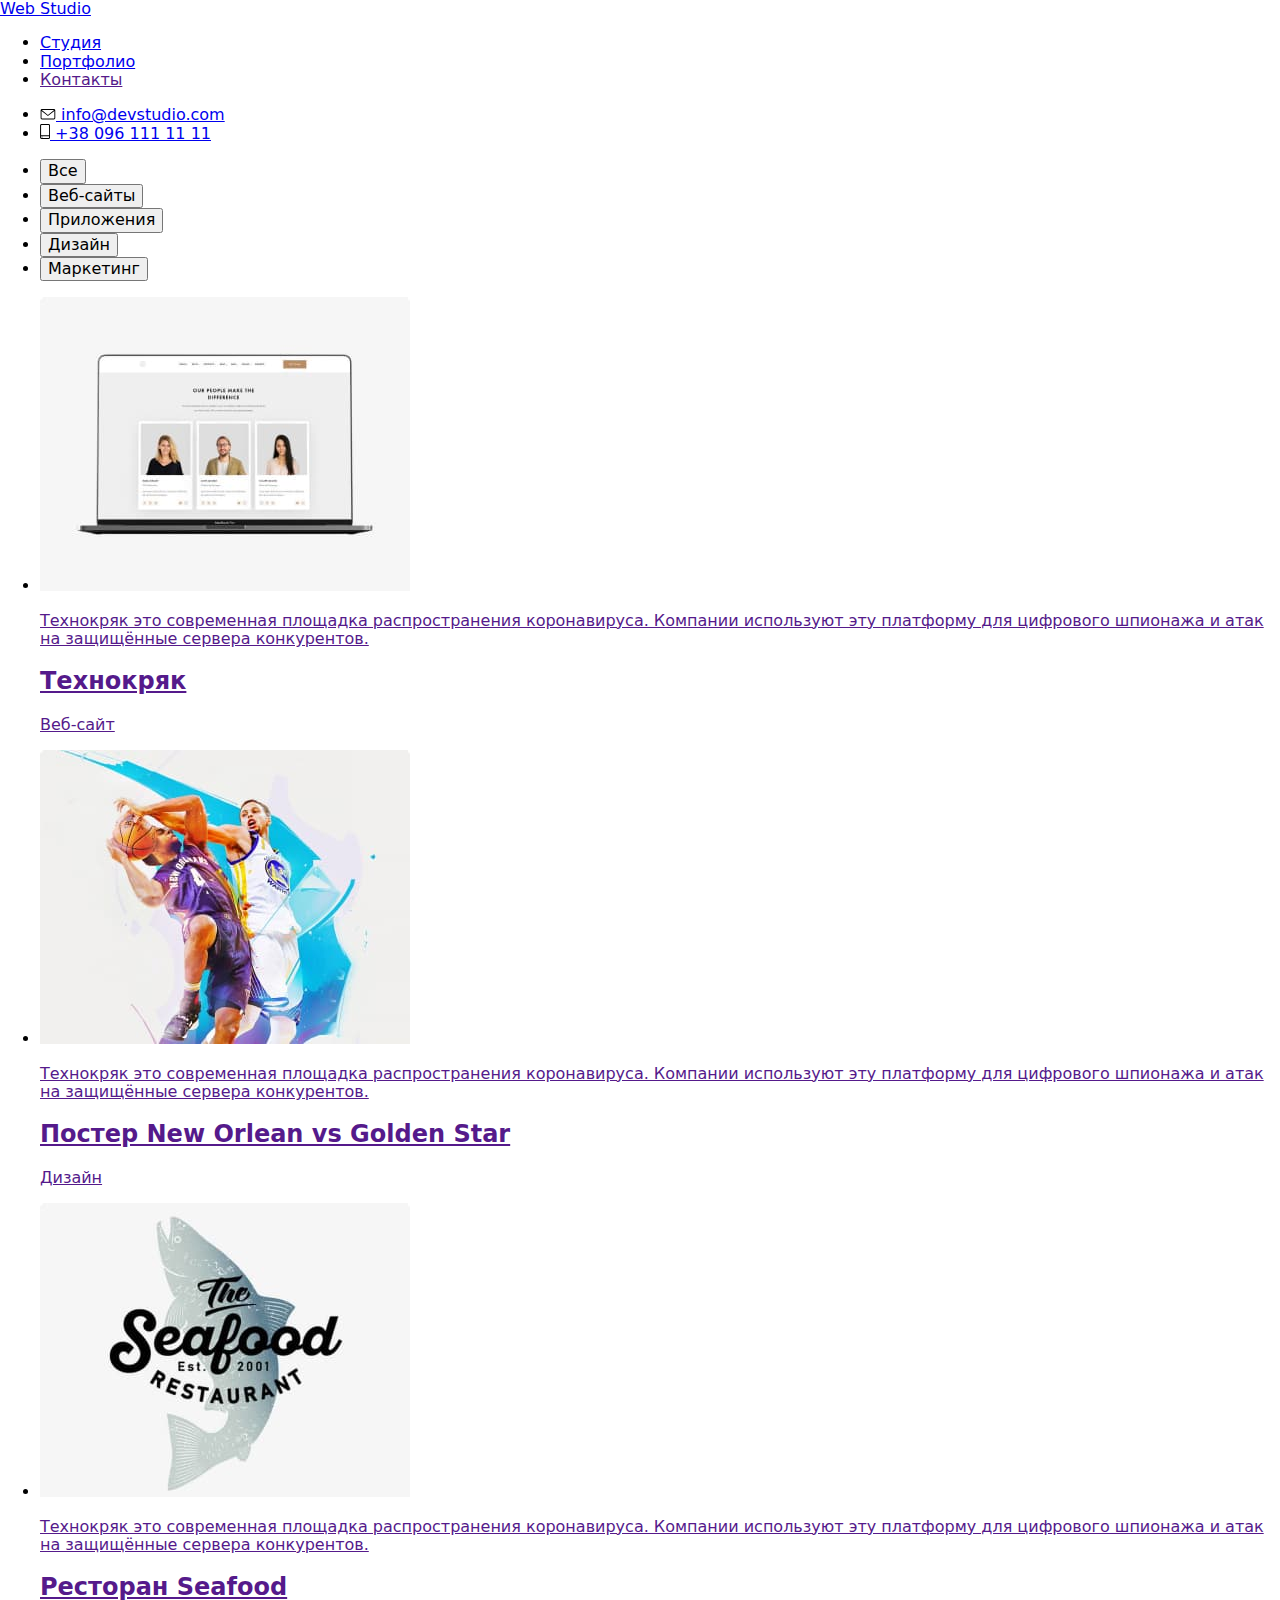
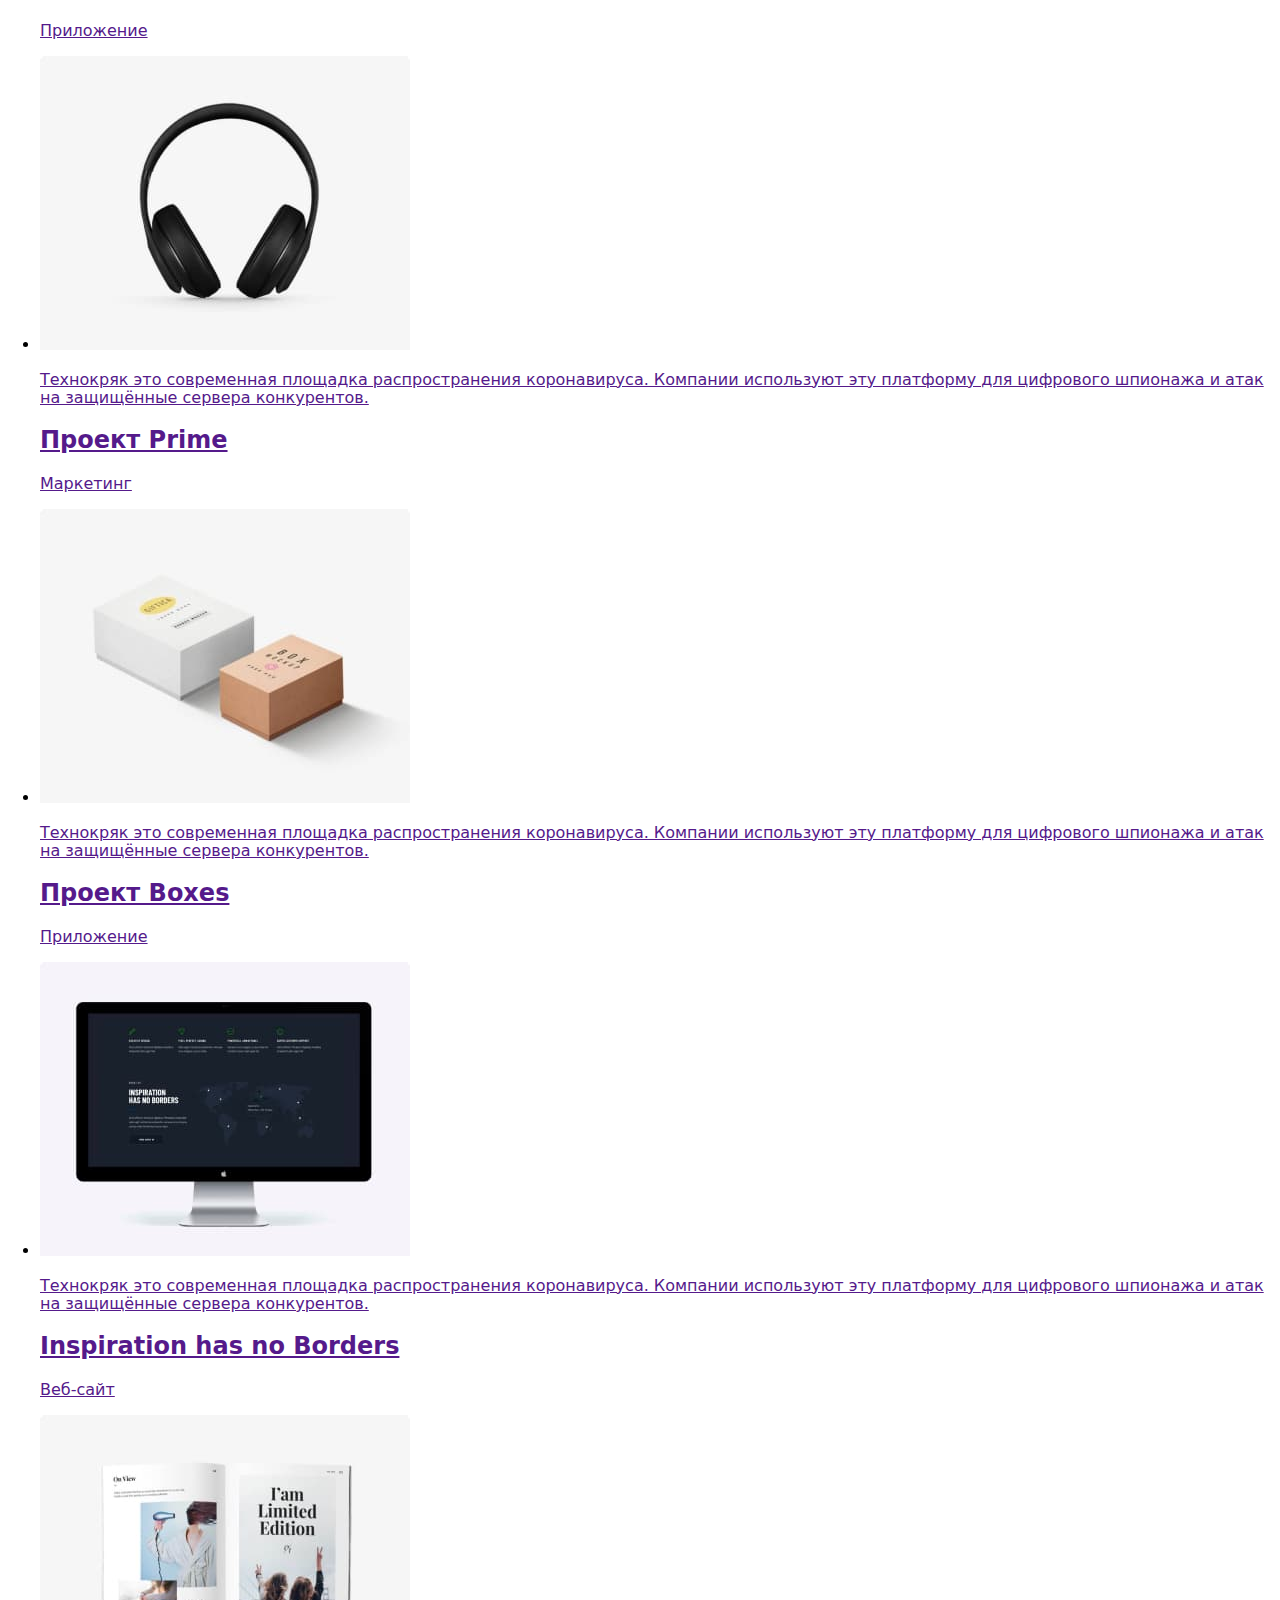
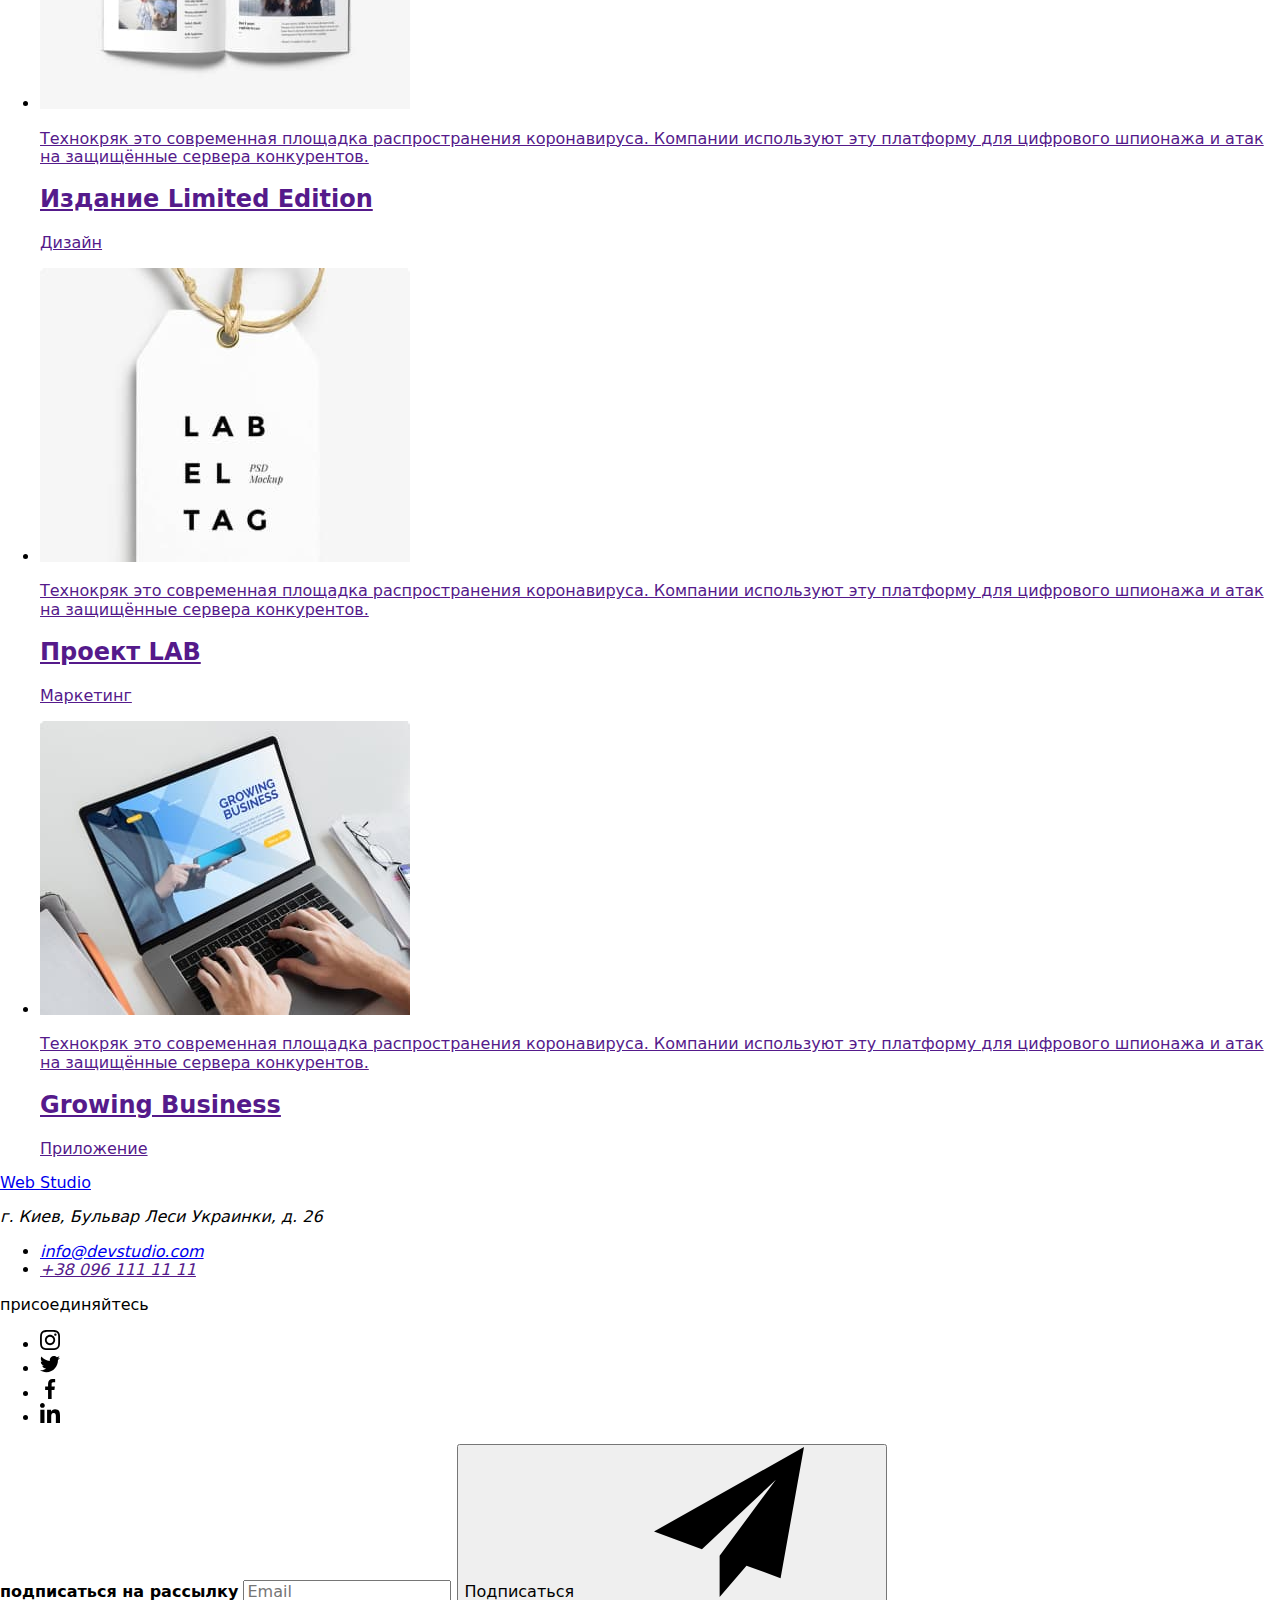
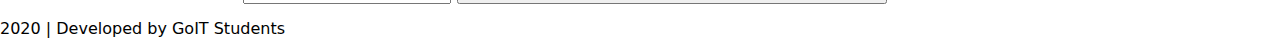
==== portfolio.html @ 966f5aea "add input" ====
<!DOCTYPE html>
<html lang="ru">
  <head>
    <meta charset="UTF-8" />
    <meta name="viewport" content="width=device-width, initial-scale=1.0" />
    <title>Портфолио</title>
    <link
      href="https://fonts.googleapis.com/css2?family=Raleway:wght@700&family=Roboto:wght@400;500;700;900&display=swap"
      rel="stylesheet"
    />
    <link
      rel="stylesheet"
      href="https://cdnjs.cloudflare.com/ajax/libs/modern-normalize/0.6.0/modern-normalize.min.css"
    />
    <link rel="stylesheet" href="./css/styles.css" />
  </head>
  <body>
    <!-- Head of page -->
    <header class="border-nav">
      <nav class="container site-nav">
        <a href="./index.html" class="logo list"><span>Web </span>Studio </a>
        <ul class="main-nav list">
          <li class="item"><a href="./index.html" class="link">Студия</a></li>
          <li class="item">
            <a href="./portfolio.html" class="current link">Портфолио</a>
          </li>
          <li class="item"><a href="" class="link">Контакты</a></li>
        </ul>
        <ul class="contact-nav list">
          <li class="item">
            <a href="mailto:info@devstudio.com" class="link">
              <svg class="icon-contact" width="16px" height="11px">
                <use href="./images/sprite.svg#mail"></use>
              </svg>
              info@devstudio.com</a
            >
          </li>
          <li class="item">
            <a href="tel:+380961111111" class="link">
              <svg class="icon-contact" width="10px" height="15px">
                <use href="./images/sprite.svg#smartphone"></use>
              </svg>
              +38 096 111 11 11</a
            >
          </li>
        </ul>
      </nav>
    </header>
    <main>
      <!-- Portfolio -->
      <section class="section-examples">
        <div class="container">
          <ul class="list button-flex">
            <li class="item">
              <button type="button" class="button-secondary">Все</button>
            </li>
            <li class="item">
              <button type="button" class="button-secondary">
                Веб-сайты
              </button>
            </li>
            <li class="item">
              <button type="button" class="button-secondary">
                Приложения
              </button>
            </li>
            <li class="item">
              <button type="button" class="button-secondary">Дизайн</button>
            </li>
            <li class="item">
              <button type="button" class="button-secondary">
                Маркетинг
              </button>
            </li>
          </ul>
          <div class="examples">
            <ul class="flex-container list">
              <li class="flex-element">
                <a href="">
                  <div class="examples-thumb">
                    <img src="./images/portf1.jpg" alt="фото" />
                    <p class="background-text">
                      Технокряк это современная площадка распространения
                      коронавируса. Компании используют эту платформу для
                      цифрового шпионажа и атак на защищённые сервера
                      конкурентов.
                    </p>
                  </div>
                  <div class="content">
                    <h2 class="list-title">Технокряк</h2>
                    <p class="sub">Веб-сайт</p>
                  </div>
                </a>
              </li>
              <li class="flex-element">
                <a href="">
                  <div class="examples-thumb">
                    <img src="./images/portf2.jpg" alt="фото" />
                    <p class="background-text">
                      Технокряк это современная площадка распространения
                      коронавируса. Компании используют эту платформу для
                      цифрового шпионажа и атак на защищённые сервера
                      конкурентов.
                    </p>
                  </div>
                  <div class="content">
                    <h2 class="list-title">Постер New Orlean vs Golden Star</h2>
                    <p class="sub">Дизайн</p>
                  </div>
                </a>
              </li>
              <li class="flex-element">
                <a href="">
                  <div class="examples-thumb">
                    <img src="./images/portf3.jpg" alt="фото" />
                    <p class="background-text">
                      Технокряк это современная площадка распространения
                      коронавируса. Компании используют эту платформу для
                      цифрового шпионажа и атак на защищённые сервера
                      конкурентов.
                    </p>
                  </div>
                  <div class="content">
                    <h2 class="list-title">Ресторан Seafood</h2>
                    <p class="sub">Приложение</p>
                  </div>
                </a>
              </li>
              <li class="flex-element">
                <a href="">
                  <div class="examples-thumb">
                    <img src="./images/portf4.jpg" alt="фото" />
                    <p class="background-text">
                      Технокряк это современная площадка распространения
                      коронавируса. Компании используют эту платформу для
                      цифрового шпионажа и атак на защищённые сервера
                      конкурентов.
                    </p>
                  </div>
                  <div class="content">
                    <h2 class="list-title">Проект Prime</h2>
                    <p class="sub">Маркетинг</p>
                  </div>
                </a>
              </li>
              <li class="flex-element">
                <a href="">
                  <div class="examples-thumb">
                    <img src="./images/portf5.jpg" alt="фото" />
                    <p class="background-text">
                      Технокряк это современная площадка распространения
                      коронавируса. Компании используют эту платформу для
                      цифрового шпионажа и атак на защищённые сервера
                      конкурентов.
                    </p>
                  </div>
                  <div class="content">
                    <h2 class="list-title">Проект Boxes</h2>
                    <p class="sub">Приложение</p>
                  </div>
                </a>
              </li>
              <li class="flex-element">
                <a href="">
                  <div class="examples-thumb">
                    <img src="./images/portf6.jpg" alt="фото" />
                    <p class="background-text">
                      Технокряк это современная площадка распространения
                      коронавируса. Компании используют эту платформу для
                      цифрового шпионажа и атак на защищённые сервера
                      конкурентов.
                    </p>
                  </div>
                  <div class="content">
                    <h2 class="list-title">Inspiration has no Borders</h2>
                    <p class="sub">Веб-сайт</p>
                  </div>
                </a>
              </li>
              <li class="flex-element">
                <a href="">
                  <div class="examples-thumb">
                    <img src="./images/portf7.jpg" alt="фото" />
                    <p class="background-text">
                      Технокряк это современная площадка распространения
                      коронавируса. Компании используют эту платформу для
                      цифрового шпионажа и атак на защищённые сервера
                      конкурентов.
                    </p>
                  </div>
                  <div class="content">
                    <h2 class="list-title">Издание Limited Edition</h2>
                    <p class="sub">Дизайн</p>
                  </div>
                </a>
              </li>
              <li class="flex-element">
                <a href="">
                  <div class="examples-thumb">
                    <img src="./images/portf8.jpg" alt="фото" />
                    <p class="background-text">
                      Технокряк это современная площадка распространения
                      коронавируса. Компании используют эту платформу для
                      цифрового шпионажа и атак на защищённые сервера
                      конкурентов.
                    </p>
                  </div>
                  <div class="content">
                    <h2 class="list-title">Проект LAB</h2>
                    <p class="sub">Маркетинг</p>
                  </div>
                </a>
              </li>
              <li class="flex-element">
                <a href="">
                  <div class="examples-thumb">
                    <img src="./images/portf9.jpg" alt="фото" />
                    <p class="background-text">
                      Технокряк это современная площадка распространения
                      коронавируса. Компании используют эту платформу для
                      цифрового шпионажа и атак на защищённые сервера
                      конкурентов.
                    </p>
                  </div>
                  <div class="content">
                    <h2 class="list-title">Growing Business</h2>
                    <p class="sub">Приложение</p>
                  </div>
                </a>
              </li>
            </ul>
          </div>
        </div>
      </section>
    </main>
    <!-- Footer -->
    <footer class="page-footer">
      <div class="container">
        <div class="footer-content">
          <div class="footer-contacts">
            <a href="./index.html" class="logo-footer list"
              ><span>Web </span>Studio
            </a>
            <address class="adress">
              <p class="adress-map">
                г. Киев, Бульвар Леси Украинки, д. 26
              </p>
              <ul class="list">
                <li class="element">
                  <a href=" " class="link"> info@devstudio.com</a>
                </li>
                <li class="element">
                  <a href="" class="link"> +38 096 111 11 11</a>
                </li>
              </ul>
            </address>
          </div>
          <div class="footer-social">
            <p class="label">присоединяйтесь</p>
            <ul class="social-footer list">
              <li class="link-footer-social">
                <a href="" aria-label="Ссылка на Instagram" class="icon-footer">
                  <svg width="20px" height="20px">
                    <use href="./images/sprite.svg#instagram1"></use>
                  </svg>
                </a>
              </li>
              <li class="link-footer-social">
                <a href="" aria-label="Ссылка на Twitter" class="icon-footer"
                  ><svg width="20px" height="20px">
                    <use href="./images/sprite.svg#twitter1"></use></svg
                ></a>
              </li>
              <li class="link-footer-social">
                <a href="" aria-label="Ссылка на Facebook" class="icon-footer"
                  ><svg width="20px" height="20px">
                    <use href="./images/sprite.svg#facebook1"></use></svg
                ></a>
              </li>
              <li class="link-footer-social">
                <a href="" aria-label="Ссылка на LinkedIn" class="icon-footer"
                  ><svg width="20px" height="20px">
                    <use href="./images/sprite.svg#linkedin1"></use></svg
                ></a>
              </li>
            </ul>
          </div>

          <form class="js-speaker-form" autocomplete="off">
            <label for="email">
              <b class="label">подписаться на рассылку</b></label
            >
            <input
              class="footer-mail"
              type="email"
              name="email"
              id="email"
              placeholder="Email"
            />
            <button type="submit" class="button-send">
              Подписаться
              <svg class="send-icon">
                <use href="./images/sprite.svg#iconsend"></use>
              </svg>
            </button>
          </form>
        </div>
        <p class="copyright">
          2020 | Developed by GoIT Students
        </p>
      </div>
    </footer>
    <!-- Скрипт для отправки форми -->
    <script>
      (() => {
        document
          .querySelector(".js-speaker-form")
          .addEventListener("submit", (e) => {
            e.preventDefault();

            new FormData(e.currentTarget).forEach((value, name) =>
              console.log(`${name}: ${value}`)
            );

            e.currentTarget.reset();
          });
      })();
    </script>
  </body>
</html>
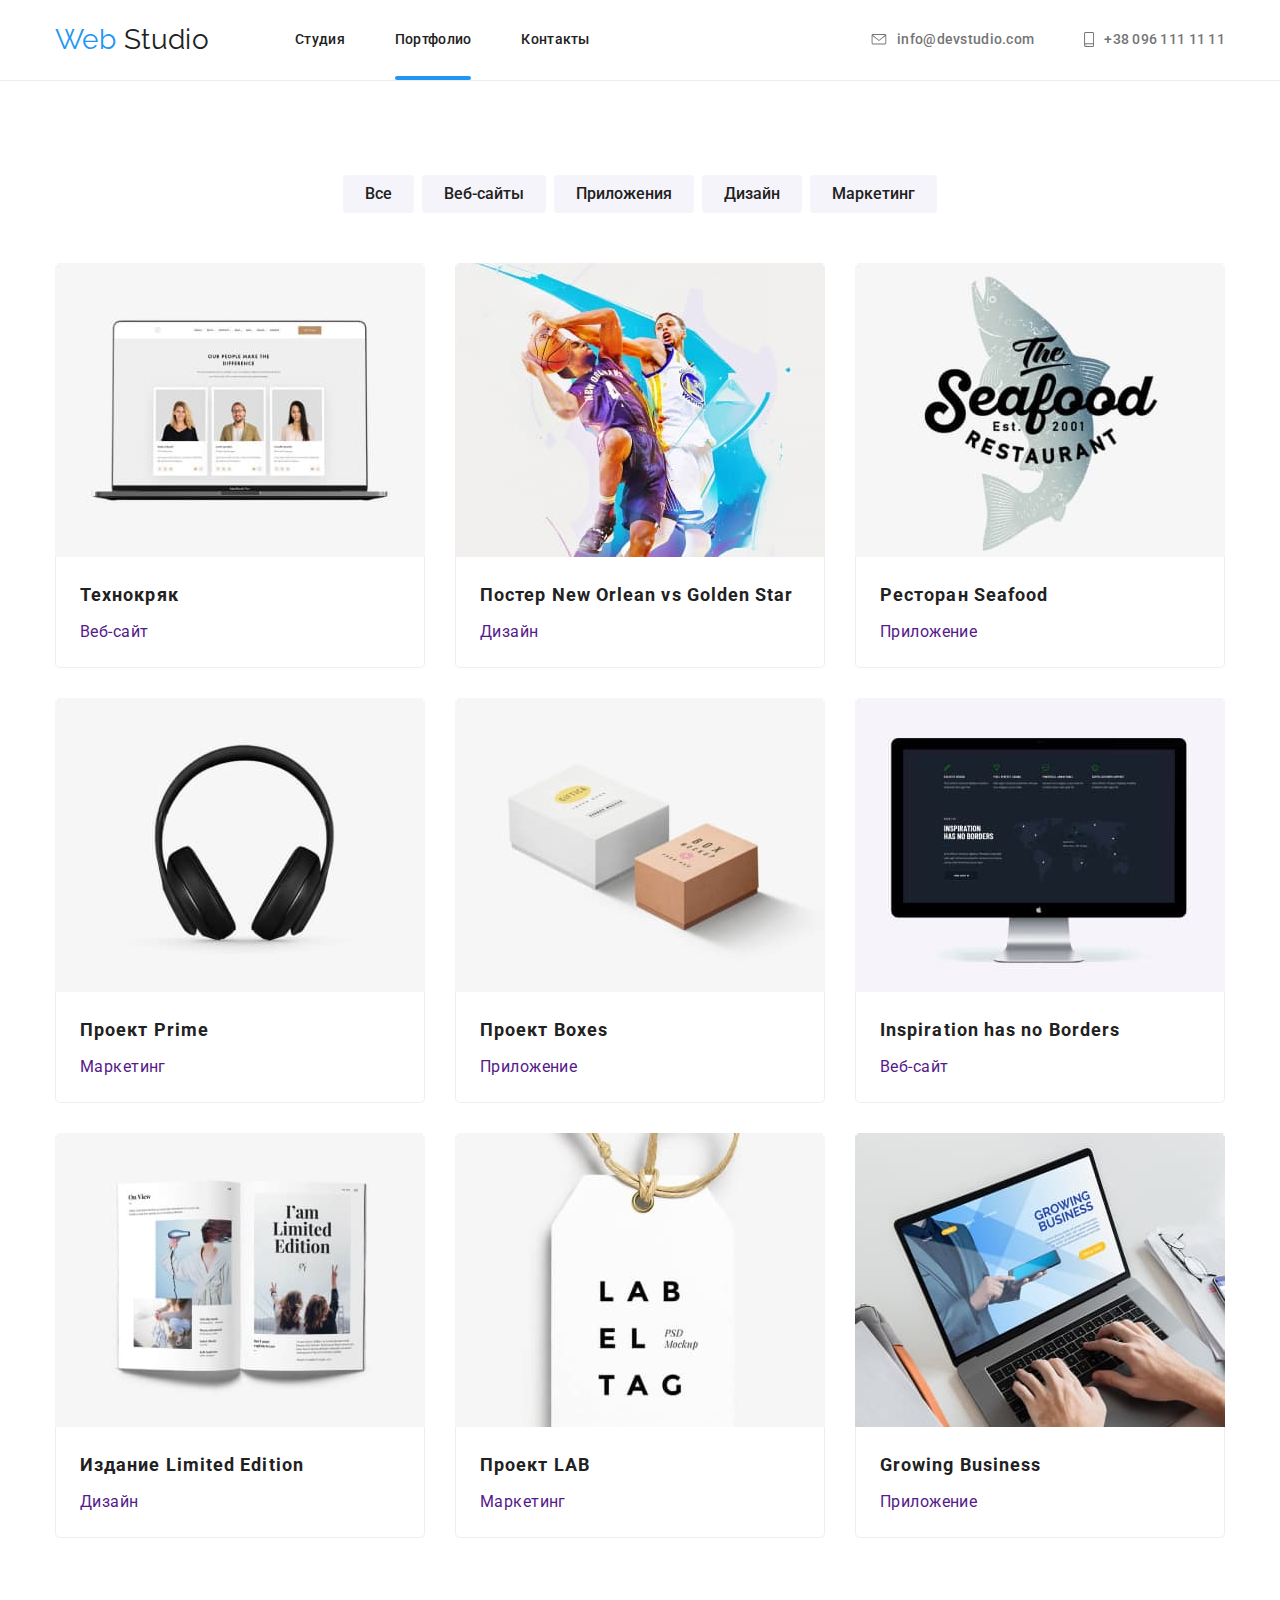
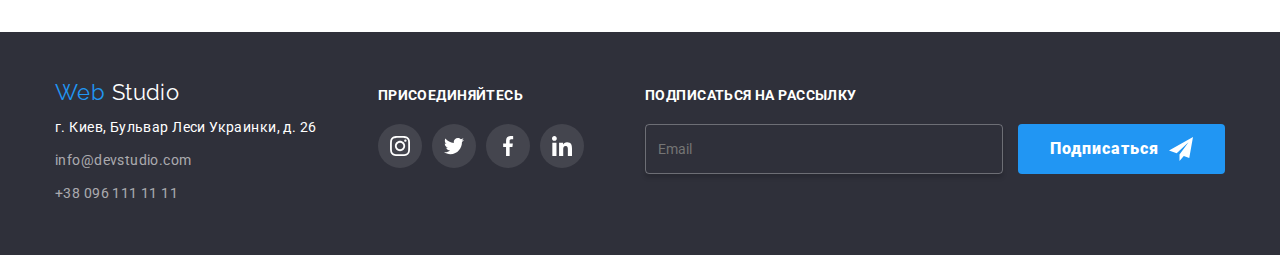
==== commit 90497a10: "create styles" ====
--- a/portfolio.html
+++ b/portfolio.html
@@ -12,7 +12,7 @@
       rel="stylesheet"
       href="https://cdnjs.cloudflare.com/ajax/libs/modern-normalize/0.6.0/modern-normalize.min.css"
     />
-    <link rel="stylesheet" href="./css/styles.css" />
+    <link rel="stylesheet" href="./css/portfolio.min.css" />
   </head>
   <body>
     <!-- Head of page -->
@@ -234,7 +234,7 @@
       </section>
     </main>
     <!-- Footer -->
-    <footer class="page-footer">
+    <footer class="footer-page">
       <div class="container">
         <div class="footer-content">
           <div class="footer-contacts">
@@ -257,28 +257,28 @@
           </div>
           <div class="footer-social">
             <p class="label">присоединяйтесь</p>
-            <ul class="social-footer list">
-              <li class="link-footer-social">
-                <a href="" aria-label="Ссылка на Instagram" class="icon-footer">
+            <ul class="footer-social-networks list">
+              <li class="footer-social-link">
+                <a href="" aria-label="Ссылка на Instagram" class="footer-icon">
                   <svg width="20px" height="20px">
                     <use href="./images/sprite.svg#instagram1"></use>
                   </svg>
                 </a>
               </li>
-              <li class="link-footer-social">
-                <a href="" aria-label="Ссылка на Twitter" class="icon-footer"
+              <li class="footer-social-link">
+                <a href="" aria-label="Ссылка на Twitter" class="footer-icon"
                   ><svg width="20px" height="20px">
                     <use href="./images/sprite.svg#twitter1"></use></svg
                 ></a>
               </li>
-              <li class="link-footer-social">
-                <a href="" aria-label="Ссылка на Facebook" class="icon-footer"
+              <li class="footer-social-link">
+                <a href="" aria-label="Ссылка на Facebook" class="footer-icon"
                   ><svg width="20px" height="20px">
                     <use href="./images/sprite.svg#facebook1"></use></svg
                 ></a>
               </li>
-              <li class="link-footer-social">
-                <a href="" aria-label="Ссылка на LinkedIn" class="icon-footer"
+              <li class="footer-social-link">
+                <a href="" aria-label="Ссылка на LinkedIn" class="footer-icon"
                   ><svg width="20px" height="20px">
                     <use href="./images/sprite.svg#linkedin1"></use></svg
                 ></a>
@@ -305,9 +305,6 @@
             </button>
           </form>
         </div>
-        <p class="copyright">
-          2020 | Developed by GoIT Students
-        </p>
       </div>
     </footer>
     <!-- Скрипт для отправки форми -->
--- a/css/portfolio.min.css
+++ b/css/portfolio.min.css
@@ -0,0 +1,2 @@
+body{background-color:#fff;color:#757575;font-family:Roboto,sans-serif;letter-spacing:0.03em;font-size:14px;line-height:1.71}.container{width:1200px;padding-left:15px;padding-right:15px;margin-left:auto;margin-right:auto}.list{list-style:none;margin:0;padding:0;text-decoration:none}p{margin:0;padding:0}a{text-decoration:none}img{display:block;max-width:100%;height:auto}.section{padding-top:94px;padding-bottom:94px}.section-title{margin-top:0;margin-bottom:50px;font-weight:700;font-size:36px;text-align:center;color:#212121}.section-team{padding-top:94;padding-bottom:94px;background-color:#f5f4fa}.section-examples{padding-top:94px;padding-top:94px}.site-nav{display:-webkit-box;display:-ms-flexbox;display:flex;-webkit-box-align:center;-ms-flex-align:center;align-items:center}.site-nav .current{color:#2196f3}.main-nav{display:-webkit-box;display:-ms-flexbox;display:flex;margin-left:86px}.main-nav .item+.item{margin-left:50px}.main-nav .link{display:block;padding-top:32px;padding-bottom:32px;font-weight:500;line-height:1.14;letter-spacing:0.02em;color:#212121;cursor:pointer;-webkit-transition:color 250ms cubic-bezier(0.4, 0, 0.2, 1);transition:color 250ms cubic-bezier(0.4, 0, 0.2, 1)}.main-nav .link:hover,.main-nav .link:focus{color:#2196f3}.item{position:relative}.current::after{content:"";position:absolute;bottom:0;display:block;width:100%;height:4px;background-color:#2196f3;border-radius:2px}.contact-nav{display:-webkit-box;display:-ms-flexbox;display:flex;margin-left:auto}.contact-nav .link{display:-webkit-box;display:-ms-flexbox;display:flex;-webkit-box-pack:center;-ms-flex-pack:center;justify-content:center;-webkit-box-align:center;-ms-flex-align:center;align-items:center;font-weight:500;line-height:1.14;letter-spacing:0.02em;color:#757575;cursor:pointer;-webkit-transition:color 250ms cubic-bezier(0.4, 0, 0.2, 1);transition:color 250ms cubic-bezier(0.4, 0, 0.2, 1)}.contact-nav .item+.item{margin-left:50px}.icon-contact{margin-right:10px;fill:#757575}.contact-nav .link:hover,.contact-nav .link:focus{color:#2196f3}.contact-nav .link:hover .icon-contact,.contact-nav .link:focus .icon-contact{fill:#2196f3}.border-nav{border-bottom:1px solid #ececec}.logo{color:#212121;font-family:Raleway,sans-serif;font-size:28px;line-height:1.14;text-decoration:none;-webkit-transition:color 250ms cubic-bezier(0.4, 0, 0.2, 1);transition:color 250ms cubic-bezier(0.4, 0, 0.2, 1)}.logo span{color:#2196f3}.logo:hover,.logo:focus{color:#2196f3}.logo-footer{display:inline-block;margin-bottom:10px;color:#fff;font-family:Raleway,sans-serif;font-size:22px;line-height:1.18;text-decoration:none;-webkit-transition:color 250ms cubic-bezier(0.4, 0, 0.2, 1);transition:color 250ms cubic-bezier(0.4, 0, 0.2, 1)}.logo-footer span{color:#2196f3}.logo-footer:hover,.logo-footer:focus{color:#2196f3}.form .button{display:block;padding:10px 55px;margin-top:30px;margin-left:auto;margin-right:auto;-webkit-box-shadow:0px 4px 4px rgba(0,0,0,0.15);box-shadow:0px 4px 4px rgba(0,0,0,0.15)}.form-field{display:block;position:relative;margin-bottom:28px}.form-input{margin:0;padding:12px 16px 12px 42px;width:100%;border:1px solid rgba(33,33,33,0.2);border-radius:4px;outline:none}.form-label{position:absolute;top:50%;left:42px;-webkit-transform:translateY(-50%);transform:translateY(-50%);line-height:1.14;letter-spacing:0.01em;-webkit-transition:-webkit-transform 250ms cubic-bezier(0.4, 0, 0.2, 1);transition:-webkit-transform 250ms cubic-bezier(0.4, 0, 0.2, 1);transition:transform 250ms cubic-bezier(0.4, 0, 0.2, 1);transition:transform 250ms cubic-bezier(0.4, 0, 0.2, 1), -webkit-transform 250ms cubic-bezier(0.4, 0, 0.2, 1)}.form-icon{position:absolute;top:50%;left:16px;-webkit-transform:translateY(-50%);transform:translateY(-50%);fill:#212121}.icon-close{position:absolute;top:5px;right:5px;display:-webkit-box;display:-ms-flexbox;display:flex;-webkit-box-align:center;-ms-flex-align:center;align-items:center;-webkit-box-pack:center;-ms-flex-pack:center;justify-content:center;width:30px;height:30px;border:1px solid rgba(0,0,0,0.1);border-radius:50%;background-color:#fff;fill:#000;cursor:pointer;-webkit-transition:fill 250ms cubic-bezier(0.4, 0, 0.2, 1);transition:fill 250ms cubic-bezier(0.4, 0, 0.2, 1)}.icon-close:hover,.icon-close:focus{fill:#2196f3}.form-input:focus{border-color:#2196f3}.form-field:focus-within .form-icon{fill:#2196f3}.form-field:focus-within>.form-label,.form-input:not(:placeholder-shown)+.form-label{color:#2196f3;-webkit-transform:translate(-31px, -42px);transform:translate(-31px, -42px)}.form-comment{display:block;position:relative;margin-bottom:20px}.form-comment p{position:absolute;top:12px;left:15px}.comment{padding:12px 16px;width:100%;height:120px;border:1px solid rgba(33,33,33,0.2);border-radius:4px;outline:none}.comment:focus{border-color:#2196f3}.comment:focus+.form-label,.comment:not(:placeholder-shown)+.form-label{color:#2196f3;-webkit-transform:translateY(-34px);transform:translateY(-34px)}.form-field-policy{display:-webkit-box;display:-ms-flexbox;display:flex;-webkit-box-align:center;-ms-flex-align:center;align-items:center}.form-field-policy .icon{display:inline-block;width:15px;height:15px;margin-right:5px;border:2px solid #2a2a2a;border-radius:4px;cursor:pointer;-webkit-transition:all 250ms cubic-bezier(0.4, 0, 0.2, 1);transition:all 250ms cubic-bezier(0.4, 0, 0.2, 1)}.checkbox{position:absolute;width:1px;height:1px;margin:-1px;border:0;padding:0;clip:rect(0 0 0 0);overflow:hidden}.policy-link{text-decoration:underline;color:#2196f3}.checkbox:checked+.icon{border-color:transparent;background-color:#2196f3;background-image:url(../images/check-box-icon.svg);background-size:contain;background-origin:border-box}.label{margin-bottom:20px;display:block;font-weight:700;line-height:1.14;text-transform:uppercase;color:#fff}.footer-mail{padding:18px 12px;margin-right:12px;width:358px;height:50px;-webkit-box-shadow:0px 4px 4px rgba(0,0,0,0.15);box-shadow:0px 4px 4px rgba(0,0,0,0.15);border-radius:4px;border:1px solid rgba(255,255,255,0.3);background-color:unset;color:#fff}.button{display:inline-block;min-width:200px;border-radius:4px;border-width:0;padding:10px 32px;text-align:center;font-weight:900;font-size:16px;line-height:1.87;letter-spacing:0.06em;color:#fff;background-color:#2196f3;cursor:pointer;-webkit-transition:color 250ms cubic-bezier(0.4, 0, 0.2, 1),background-color 250ms cubic-bezier(0.4, 0, 0.2, 1);transition:color 250ms cubic-bezier(0.4, 0, 0.2, 1),background-color 250ms cubic-bezier(0.4, 0, 0.2, 1)}.button-secondary{display:inline-block;border-radius:4px;padding:6px 22px;border-width:0;font-weight:500;font-size:16px;line-height:1.63;text-align:center;color:#212121;background-color:#f5f4fa;cursor:pointer;-webkit-transition:color 250ms cubic-bezier(0.4, 0, 0.2, 1),background-color 250ms cubic-bezier(0.4, 0, 0.2, 1);transition:color 250ms cubic-bezier(0.4, 0, 0.2, 1),background-color 250ms cubic-bezier(0.4, 0, 0.2, 1)}.button-flex{display:-webkit-box;display:-ms-flexbox;display:flex;-webkit-box-pack:center;-ms-flex-pack:center;justify-content:center;padding-bottom:50px}.button-send{display:-webkit-inline-box;display:-ms-inline-flexbox;display:inline-flex;-webkit-box-pack:center;-ms-flex-pack:center;justify-content:center;-webkit-box-align:center;-ms-flex-align:center;align-items:center;padding:10px 32px;min-width:200px;border-radius:4px;border-width:0;text-align:center;font-weight:900;font-size:16px;line-height:1.87;letter-spacing:0.06em;color:#fff;background-color:#2196f3;cursor:pointer;-webkit-transition:color 250ms cubic-bezier(0.4, 0, 0.2, 1),background-color 250ms cubic-bezier(0.4, 0, 0.2, 1);transition:color 250ms cubic-bezier(0.4, 0, 0.2, 1),background-color 250ms cubic-bezier(0.4, 0, 0.2, 1)}.button:hover,.button:focus{background-color:#fff;color:#2196f3}.button-secondary:hover,.button-secondary:focus{background-color:#2196f3;color:#fff}.button-flex .item+.item{margin-left:8px}.button-send:hover,.button-send:focus{background-color:#fff;color:#2196f3}.button-send:hover .send-icon{fill:#2196f3}.footer-page{padding-top:48px;padding-bottom:21px;background-color:#2f303a}.footer-content{display:-webkit-box;display:-ms-flexbox;display:flex;-webkit-box-align:baseline;-ms-flex-align:baseline;align-items:baseline;-webkit-box-pack:justify;-ms-flex-pack:justify;justify-content:space-between;padding-bottom:28px}.footer-social-networks{display:-webkit-box;display:-ms-flexbox;display:flex;-webkit-box-pack:center;-ms-flex-pack:center;justify-content:center}.footer-icon{display:-webkit-box;display:-ms-flexbox;display:flex;-webkit-box-pack:center;-ms-flex-pack:center;justify-content:center;-webkit-box-align:center;-ms-flex-align:center;align-items:center;width:44px;height:44px;border-radius:50%;fill:#fff;background-color:rgba(255,255,255,0.1);-webkit-transition:fill 250ms cubic-bezier(0.4, 0, 0.2, 1),background-color 250ms cubic-bezier(0.4, 0, 0.2, 1);transition:fill 250ms cubic-bezier(0.4, 0, 0.2, 1),background-color 250ms cubic-bezier(0.4, 0, 0.2, 1)}.footer-social-networks .footer-social-link+.footer-social-link{margin-left:10px}.footer-social-link:hover,.footer-social-link:focus{fill:#fff;background-color:#2196f3}.adress{font-style:normal;font-weight:400;color:#fff;text-decoration:none}.adress .link{font-weight:400;color:rgba(255,255,255,0.6)}.adress .element+.element{margin-top:9px}.adress-map{margin-bottom:9px}.send-icon{width:24px;height:24px;margin-left:10px;fill:#fff;-webkit-transition:fill 250ms cubic-bezier(0.4, 0, 0.2, 1);transition:fill 250ms cubic-bezier(0.4, 0, 0.2, 1)}.examples{display:-webkit-box;display:-ms-flexbox;display:flex;padding-bottom:94px}.examples-thumb{position:relative;overflow:hidden}.flex-container{display:-webkit-box;display:-ms-flexbox;display:flex;-ms-flex-wrap:wrap;flex-wrap:wrap}.flex-element{max-width:370px;margin-right:30px;margin-bottom:30px;border-top-left-radius:5px;border-top-right-radius:5px;-webkit-transition:-webkit-box-shadow 250ms cubic-bezier(0.4, 0, 0.2, 1);transition:-webkit-box-shadow 250ms cubic-bezier(0.4, 0, 0.2, 1);transition:box-shadow 250ms cubic-bezier(0.4, 0, 0.2, 1);transition:box-shadow 250ms cubic-bezier(0.4, 0, 0.2, 1), -webkit-box-shadow 250ms cubic-bezier(0.4, 0, 0.2, 1)}.flex-element:nth-child(3n){margin-right:0}.flex-element:nth-last-child(-n+3){margin-bottom:0}.flex-element:hover,.flex-element:focus{-webkit-box-shadow:1px 4px 6px rgba(0,0,0,0.16),0px 4px 4px rgba(0,0,0,0.06),0px 1px 1px rgba(0,0,0,0.12);box-shadow:1px 4px 6px rgba(0,0,0,0.16),0px 4px 4px rgba(0,0,0,0.06),0px 1px 1px rgba(0,0,0,0.12);cursor:pointer}.background-text{position:absolute;top:0;left:0%;width:100%;height:100%;background-color:rgba(33,150,243,0.9);padding:63px 24px;font-weight:normal;font-size:18px;line-height:1.56;color:#fff;-webkit-transform:translateY(100%);transform:translateY(100%);-webkit-transition:-webkit-transform 250ms cubic-bezier(0.4, 0, 0.2, 1);transition:-webkit-transform 250ms cubic-bezier(0.4, 0, 0.2, 1);transition:transform 250ms cubic-bezier(0.4, 0, 0.2, 1);transition:transform 250ms cubic-bezier(0.4, 0, 0.2, 1), -webkit-transform 250ms cubic-bezier(0.4, 0, 0.2, 1)}.flex-element:hover .background-text{-webkit-transform:translateY(0);transform:translateY(0)}.sub{font-weight:400;font-size:16px;line-height:1.87}.content{padding:20px 24px;border-bottom:1px solid #eeeeee;border-left:1px solid #eeeeee;border-right:1px solid #eeeeee;border-bottom-left-radius:5px;border-bottom-right-radius:5px}.list-title{margin:0;padding-bottom:4px;font-weight:700;font-size:18px;line-height:2;letter-spacing:0.06em;color:#212121}
+/*# sourceMappingURL=portfolio.min.css.map */